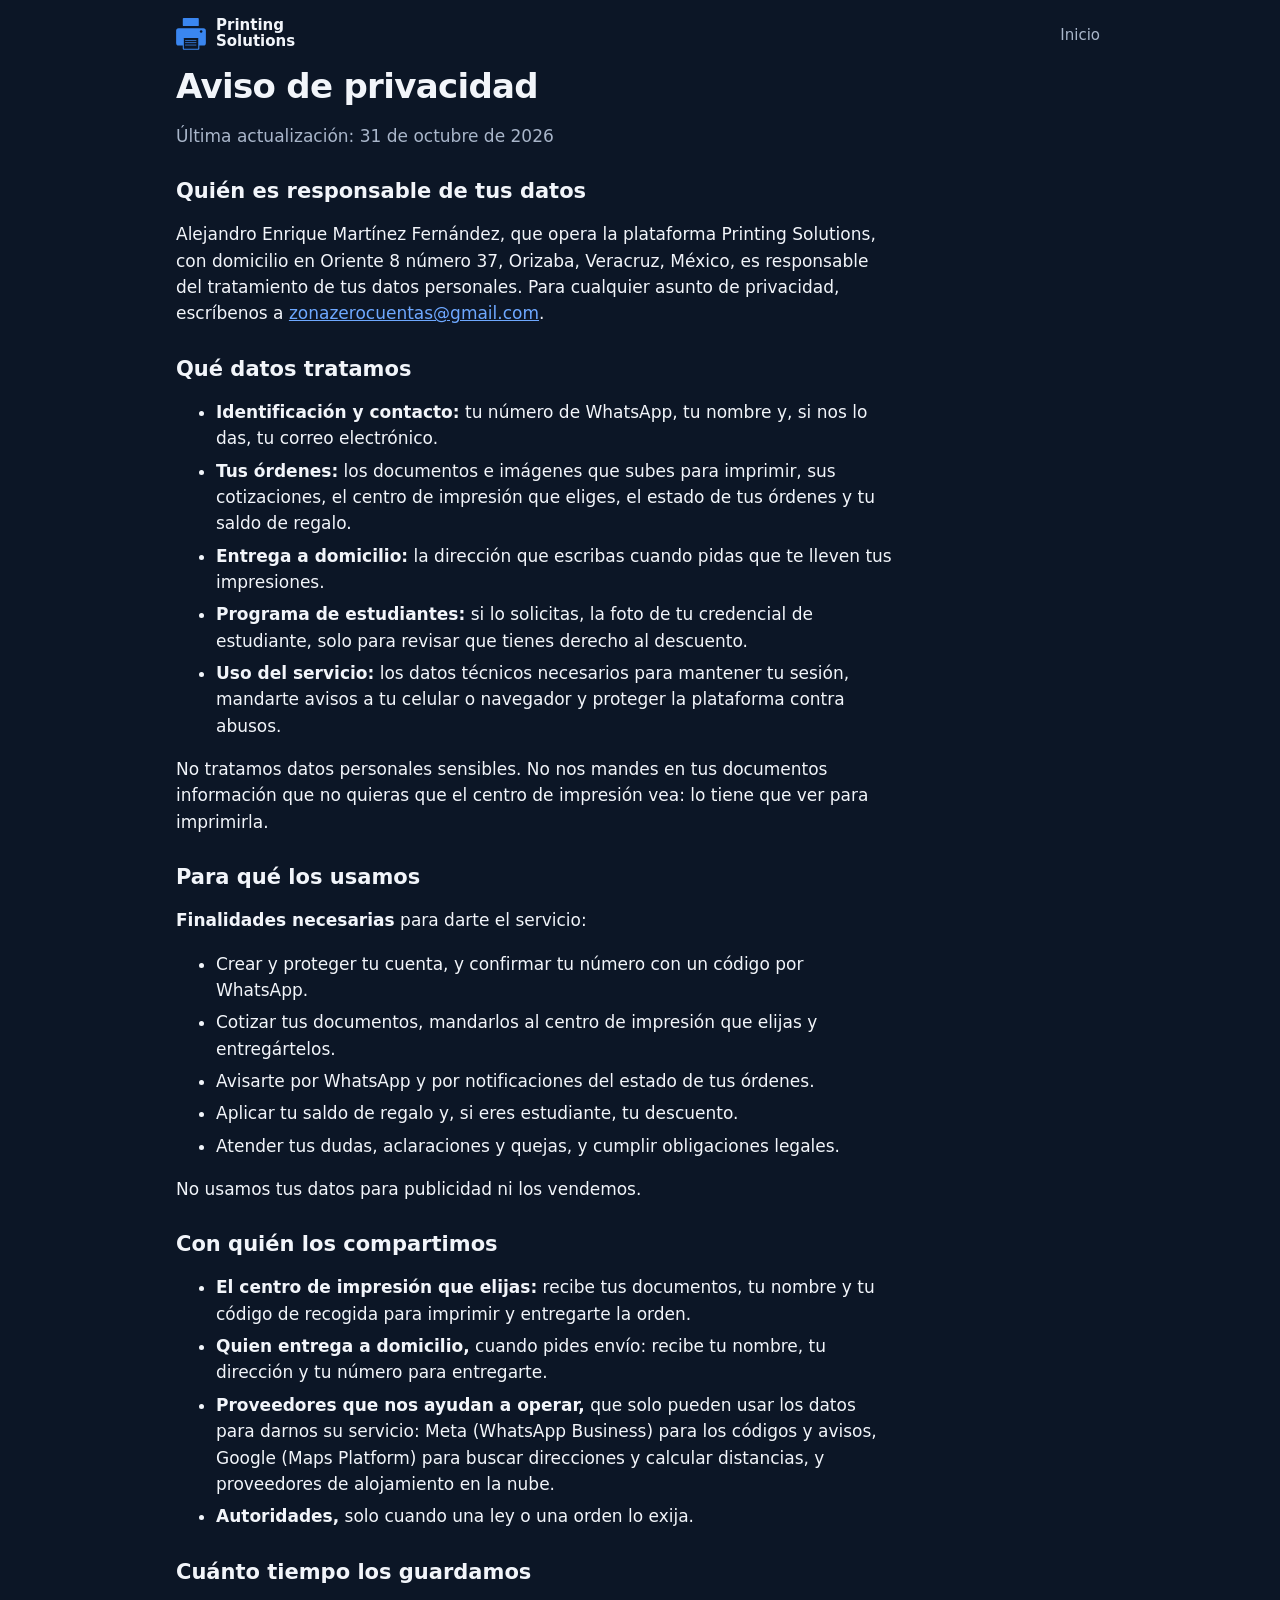
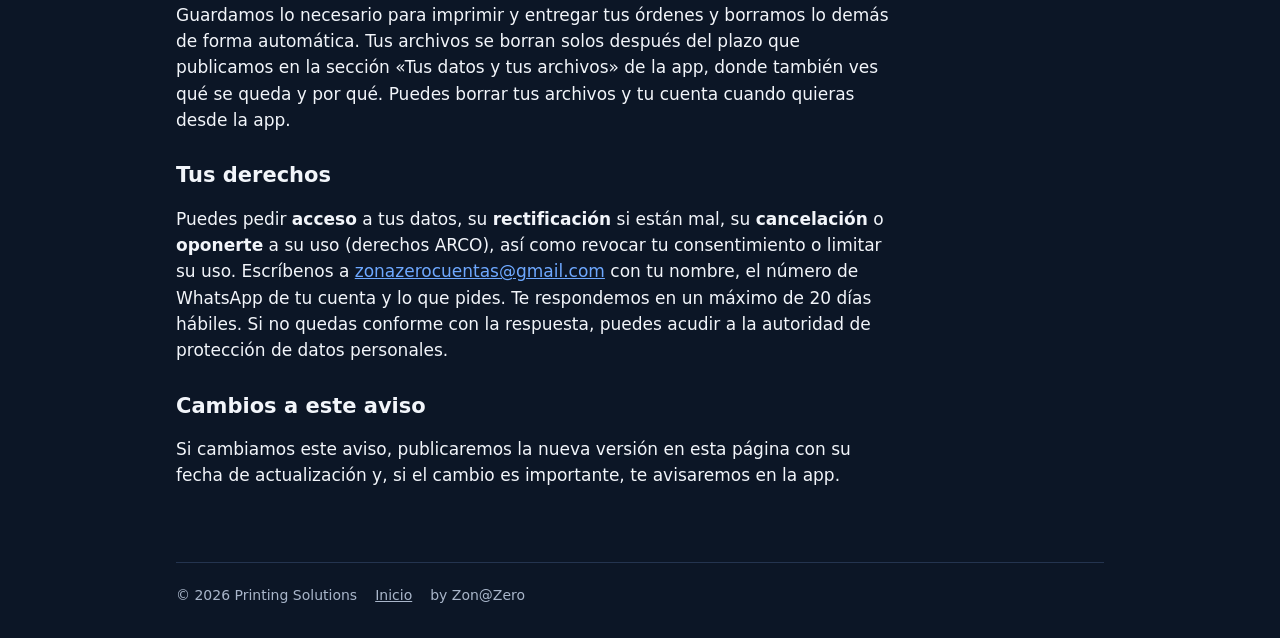
==== privacidad.html @ 26b83e49 "feat: public site with home page and privacy notice Co-Authored-By: Claude Opus 5.5 <noreply@anthrop" ====
<!doctype html>
<html lang="es-MX">
<head>
  <meta charset="utf-8">
  <meta name="viewport" content="width=device-width, initial-scale=1">
  <title>Aviso de privacidad · Printing Solutions</title>
  <meta name="description" content="Aviso de privacidad de Printing Solutions: qué datos personales tratamos, para qué y cómo ejercer tus derechos.">
  <meta name="theme-color" content="#0c1626">
  <link rel="icon" href="logo.svg" type="image/svg+xml">
  <link rel="stylesheet" href="estilos.css">
</head>
<body>
  <div class="envoltura">
    <header class="sitio">
      <a class="marca" href="./">
        <img src="logo.svg" alt="">
        <span>Printing<br>Solutions</span>
      </a>
      <nav aria-label="Principal">
        <a href="./">Inicio</a>
      </nav>
    </header>

    <main class="legal">
      <h1>Aviso de privacidad</h1>
      <p class="suave">Última actualización: 31 de octubre de 2026</p>

      <h2>Quién es responsable de tus datos</h2>
      <p>Alejandro Enrique Martínez Fernández, que opera la plataforma
        Printing Solutions, con domicilio en Oriente 8 número 37,
        Orizaba, Veracruz, México, es responsable del tratamiento de tus datos personales. Para
        cualquier asunto de privacidad, escríbenos a
        <a href="mailto:zonazerocuentas@gmail.com">zonazerocuentas@gmail.com</a>.</p>

      <h2>Qué datos tratamos</h2>
      <ul>
        <li><b>Identificación y contacto:</b> tu número de WhatsApp, tu nombre y, si nos lo das, tu
          correo electrónico.</li>
        <li><b>Tus órdenes:</b> los documentos e imágenes que subes para imprimir, sus cotizaciones,
          el centro de impresión que eliges, el estado de tus órdenes y tu saldo de regalo.</li>
        <li><b>Entrega a domicilio:</b> la dirección que escribas cuando pidas que te lleven tus
          impresiones.</li>
        <li><b>Programa de estudiantes:</b> si lo solicitas, la foto de tu credencial de estudiante,
          solo para revisar que tienes derecho al descuento.</li>
        <li><b>Uso del servicio:</b> los datos técnicos necesarios para mantener tu sesión,
          mandarte avisos a tu celular o navegador y proteger la plataforma contra abusos.</li>
      </ul>
      <p>No tratamos datos personales sensibles. No nos mandes en tus documentos información que no
        quieras que el centro de impresión vea: lo tiene que ver para imprimirla.</p>

      <h2>Para qué los usamos</h2>
      <p><b>Finalidades necesarias</b> para darte el servicio:</p>
      <ul>
        <li>Crear y proteger tu cuenta, y confirmar tu número con un código por WhatsApp.</li>
        <li>Cotizar tus documentos, mandarlos al centro de impresión que elijas y entregártelos.</li>
        <li>Avisarte por WhatsApp y por notificaciones del estado de tus órdenes.</li>
        <li>Aplicar tu saldo de regalo y, si eres estudiante, tu descuento.</li>
        <li>Atender tus dudas, aclaraciones y quejas, y cumplir obligaciones legales.</li>
      </ul>
      <p>No usamos tus datos para publicidad ni los vendemos.</p>

      <h2>Con quién los compartimos</h2>
      <ul>
        <li><b>El centro de impresión que elijas:</b> recibe tus documentos, tu nombre y tu código
          de recogida para imprimir y entregarte la orden.</li>
        <li><b>Quien entrega a domicilio,</b> cuando pides envío: recibe tu nombre, tu dirección y tu
          número para entregarte.</li>
        <li><b>Proveedores que nos ayudan a operar,</b> que solo pueden usar los datos para darnos
          su servicio: Meta (WhatsApp Business) para los códigos y avisos, Google (Maps Platform)
          para buscar direcciones y calcular distancias, y proveedores de alojamiento en la nube.</li>
        <li><b>Autoridades,</b> solo cuando una ley o una orden lo exija.</li>
      </ul>

      <h2>Cuánto tiempo los guardamos</h2>
      <p>Guardamos lo necesario para imprimir y entregar tus órdenes y borramos lo demás de forma
        automática. Tus archivos se borran solos después del plazo que publicamos en la sección
        «Tus datos y tus archivos» de la app, donde también ves qué se queda y por qué. Puedes
        borrar tus archivos y tu cuenta cuando quieras desde la app.</p>

      <h2>Tus derechos</h2>
      <p>Puedes pedir <b>acceso</b> a tus datos, su <b>rectificación</b> si están mal, su
        <b>cancelación</b> o <b>oponerte</b> a su uso (derechos ARCO), así como revocar tu
        consentimiento o limitar su uso. Escríbenos a
        <a href="mailto:zonazerocuentas@gmail.com">zonazerocuentas@gmail.com</a> con tu nombre, el número de WhatsApp
        de tu cuenta y lo que pides. Te respondemos en un máximo de 20 días hábiles. Si no quedas
        conforme con la respuesta, puedes acudir a la autoridad de protección de datos
        personales.</p>

      <h2>Cambios a este aviso</h2>
      <p>Si cambiamos este aviso, publicaremos la nueva versión en esta página con su fecha de
        actualización y, si el cambio es importante, te avisaremos en la app.</p>
    </main>

    <footer class="sitio">
      <span>© 2026 Printing Solutions</span>
      <a href="./">Inicio</a>
      <span>by Zon@Zero</span>
    </footer>
  </div>
</body>
</html>
---- estilos.css ----
/* La paleta azul marino de la app (modo oscuro de printing-web, globals.css). */
:root {
  --fondo: #0c1626;
  --superficie: #15223a;
  --hundido: #1f2f4b;
  --borde: #24344f;
  --tinta: #f2f5fa;
  --tinta-suave: #a9b6ca;
  --marca: #1a73e8;
  --enlace: #6ea8ff;
  --exito: #6fd3a4;
  --amarillo: #fcc419;
  --radio: 16px;
}
* { box-sizing: border-box; }
html { -webkit-text-size-adjust: 100%; }
body {
  margin: 0;
  background: var(--fondo);
  color: var(--tinta);
  font: 17px/1.55 Inter, system-ui, -apple-system, "Segoe UI", Roboto, sans-serif;
}
a { color: var(--enlace); }
.envoltura { max-width: 960px; margin: 0 auto; padding: 0 16px; }
header.sitio {
  display: flex; align-items: center; justify-content: space-between; gap: 12px;
  padding: 18px 0;
}
.marca { display: flex; align-items: center; gap: 10px; color: var(--tinta); text-decoration: none; }
.marca img { width: 30px; height: 32px; }
.marca span { font-weight: 800; line-height: 1.05; font-size: 15px; }
nav a { color: var(--tinta-suave); text-decoration: none; font-size: 15px; padding: 12px 4px; }
nav a:hover { color: var(--tinta); }

.portada { padding: 40px 0 24px; }
h1 { font-size: clamp(38px, 7vw, 56px); line-height: 1.08; letter-spacing: -0.02em; margin: 0 0 18px; }
h1 .amarillo { color: var(--amarillo); display: block; }
.lema { font-size: 20px; margin: 0 0 10px; }
.suave { color: var(--tinta-suave); }
.boton {
  display: inline-flex; align-items: center; justify-content: center; min-height: 48px;
  padding: 0 22px; border-radius: 12px; background: var(--marca); color: #fff;
  font-weight: 700; text-decoration: none; margin-top: 18px;
}

section { padding: 28px 0; }
h2 { font-size: 28px; line-height: 1.2; margin: 0 0 16px; }
h3 { font-size: 18px; margin: 0 0 4px; }
.pasos { display: grid; gap: 14px; grid-template-columns: 1fr; padding: 0; margin: 0; list-style: none; counter-reset: paso; }
.pasos li {
  background: var(--superficie); border: 1px solid var(--borde); border-radius: var(--radio);
  padding: 18px; display: flex; gap: 14px; counter-increment: paso;
}
.pasos li::before {
  content: counter(paso); flex: none; width: 34px; height: 34px; border-radius: 50%;
  background: var(--hundido); color: var(--enlace); font-weight: 800;
  display: grid; place-items: center;
}
.pasos p { margin: 0; color: var(--tinta-suave); }
.tarjeta { background: var(--superficie); border: 1px solid var(--borde); border-radius: var(--radio); padding: 20px; }
.ventajas { list-style: none; padding: 0; margin: 12px 0 0; display: grid; gap: 10px; }
.ventajas li { display: flex; gap: 10px; }
.ventajas li::before {
  content: "✓"; flex: none; width: 24px; height: 24px; border-radius: 50%;
  background: var(--exito); color: var(--fondo); font-weight: 900; font-size: 14px;
  display: grid; place-items: center; margin-top: 2px;
}
.contacto dl { margin: 0; display: grid; gap: 12px; }
.contacto dt { color: var(--tinta-suave); font-size: 15px; }
.contacto dd { margin: 0; font-weight: 600; }

footer.sitio {
  border-top: 1px solid var(--borde); margin-top: 32px; padding: 22px 0 32px;
  color: var(--tinta-suave); font-size: 14px; display: flex; flex-wrap: wrap; gap: 8px 18px;
}
footer.sitio a { color: var(--tinta-suave); }

/* El aviso de privacidad: texto largo, de lectura */
.legal { max-width: 720px; padding-bottom: 24px; }
.legal h1 { font-size: 34px; }
.legal h2 { font-size: 21px; margin-top: 30px; }
.legal li { margin-bottom: 6px; }
.pendiente { background: rgba(252, 196, 25, 0.15); color: var(--amarillo); padding: 0 4px; border-radius: 4px; }

@media (min-width: 760px) {
  .pasos { grid-template-columns: 1fr 1fr; }
  .dos { display: grid; grid-template-columns: 1fr 1fr; gap: 16px; }
}
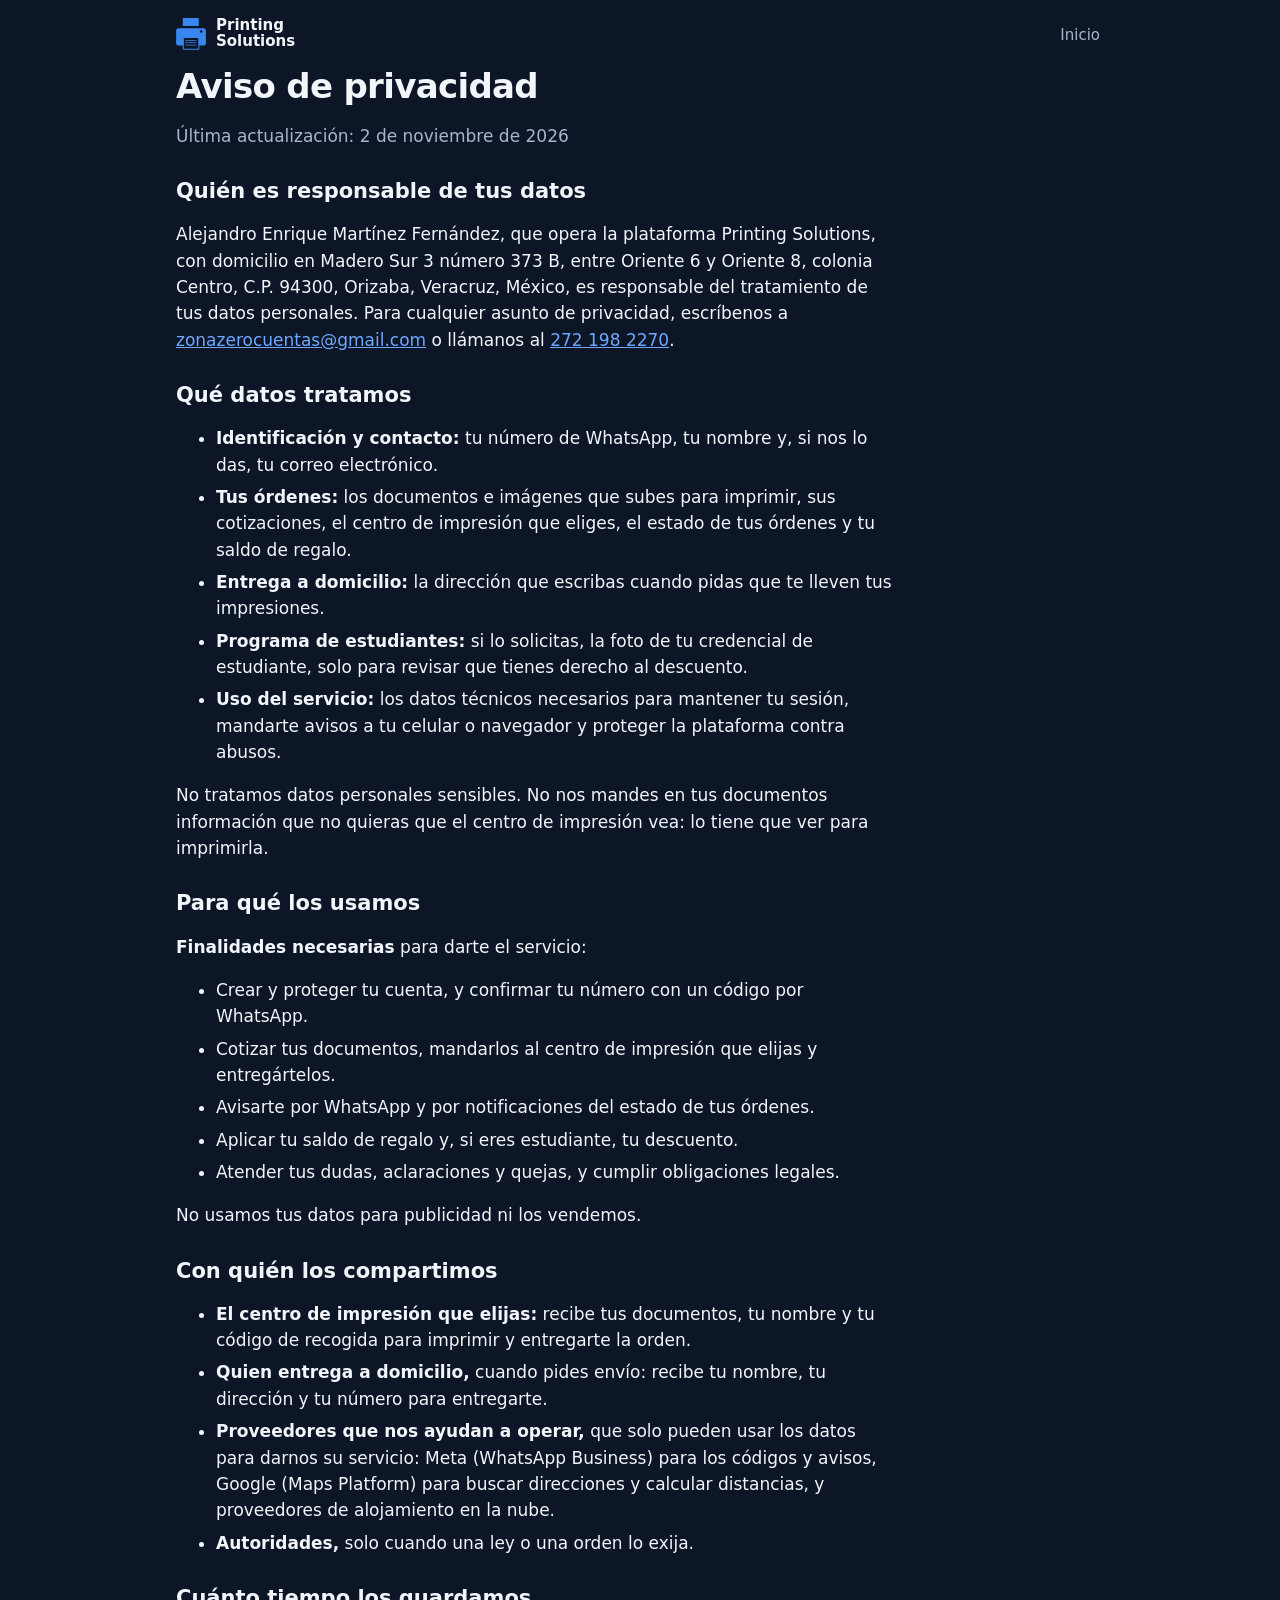
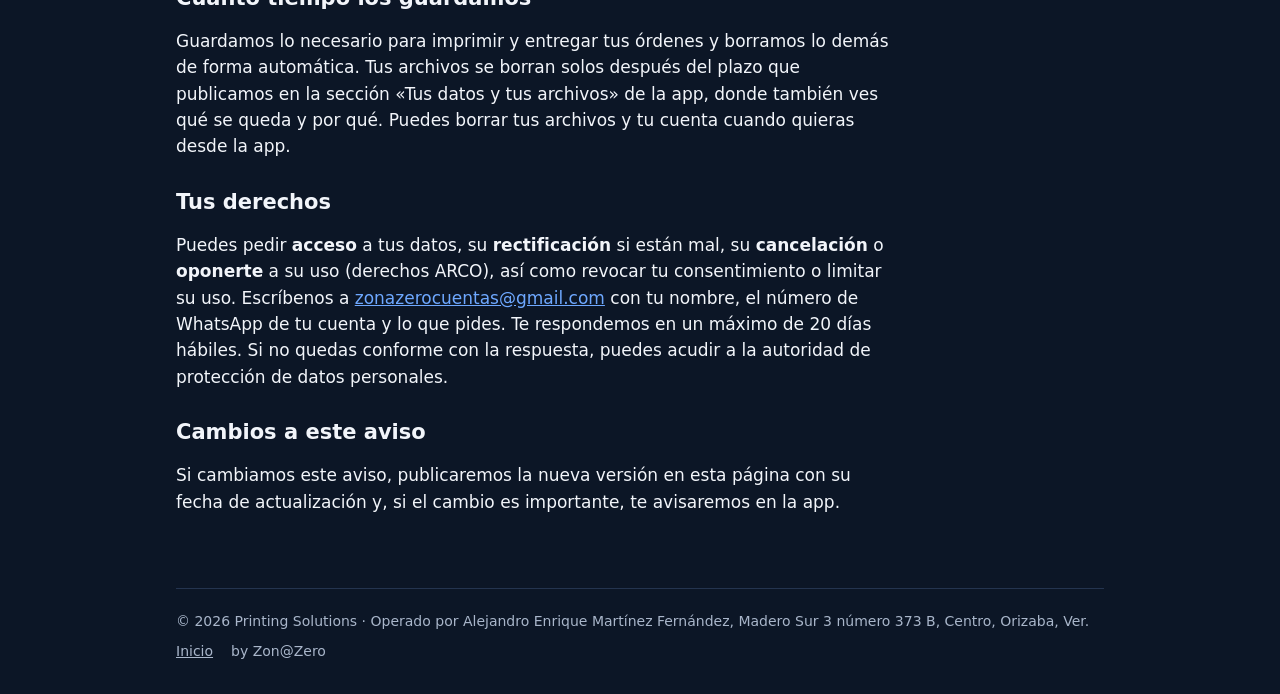
==== commit bf23f358: "feat: operator, address and phone for business verification The contact section, footer and privacy " ====
--- a/privacidad.html
+++ b/privacidad.html
@@ -23,14 +23,15 @@
 
     <main class="legal">
       <h1>Aviso de privacidad</h1>
-      <p class="suave">Última actualización: 31 de octubre de 2026</p>
+      <p class="suave">Última actualización: 2 de noviembre de 2026</p>
 
       <h2>Quién es responsable de tus datos</h2>
       <p>Alejandro Enrique Martínez Fernández, que opera la plataforma
-        Printing Solutions, con domicilio en Oriente 8 número 37,
-        Orizaba, Veracruz, México, es responsable del tratamiento de tus datos personales. Para
-        cualquier asunto de privacidad, escríbenos a
-        <a href="mailto:zonazerocuentas@gmail.com">zonazerocuentas@gmail.com</a>.</p>
+        Printing Solutions, con domicilio en Madero Sur 3 número 373 B, entre Oriente 6 y Oriente 8, colonia Centro,
+        C.P. 94300, Orizaba, Veracruz, México, es responsable del tratamiento de tus datos
+        personales. Para cualquier asunto de privacidad, escríbenos a
+        <a href="mailto:zonazerocuentas@gmail.com">zonazerocuentas@gmail.com</a> o llámanos al
+        <a href="tel:+522721982270">272 198 2270</a>.</p>
 
       <h2>Qué datos tratamos</h2>
       <ul>
@@ -92,7 +93,8 @@
     </main>
 
     <footer class="sitio">
-      <span>© 2026 Printing Solutions</span>
+      <span>© 2026 Printing Solutions · Operado por Alejandro Enrique Martínez Fernández,
+        Madero Sur 3 número 373 B, Centro, Orizaba, Ver.</span>
       <a href="./">Inicio</a>
       <span>by Zon@Zero</span>
     </footer>
